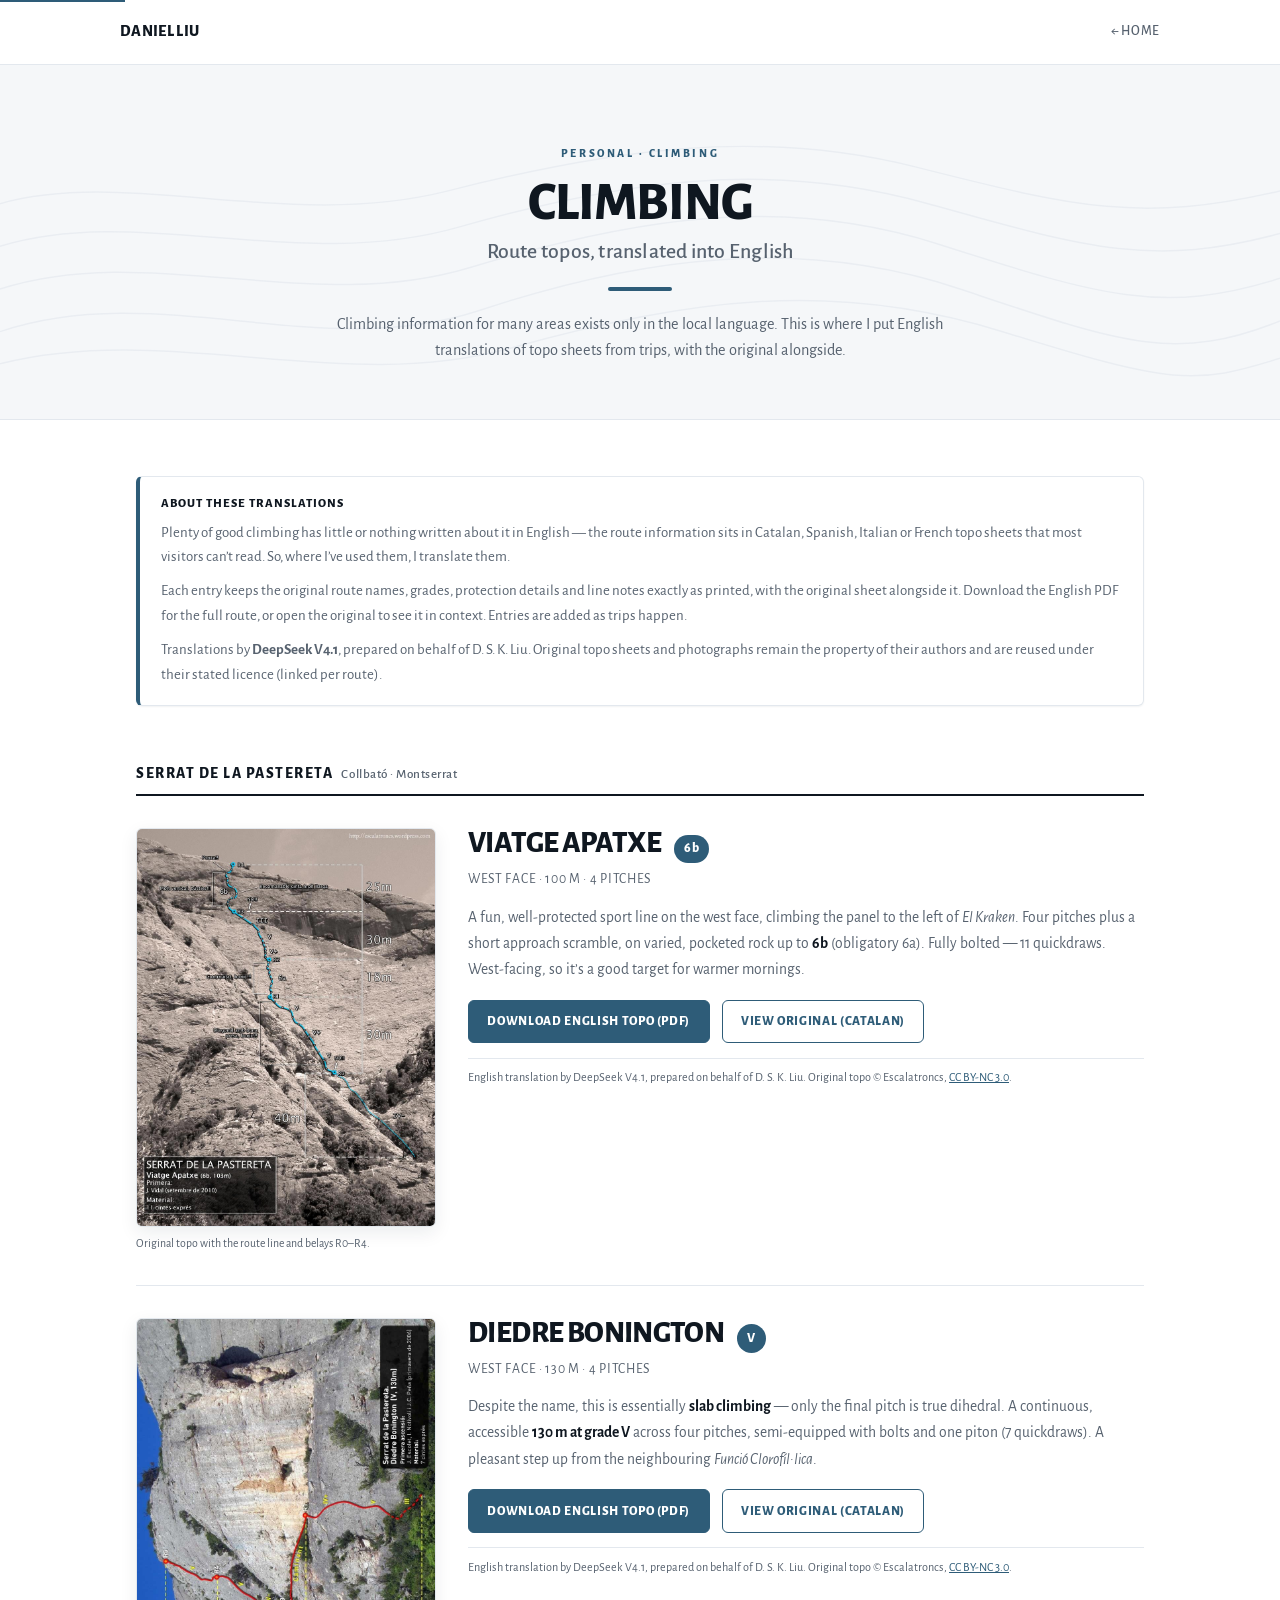
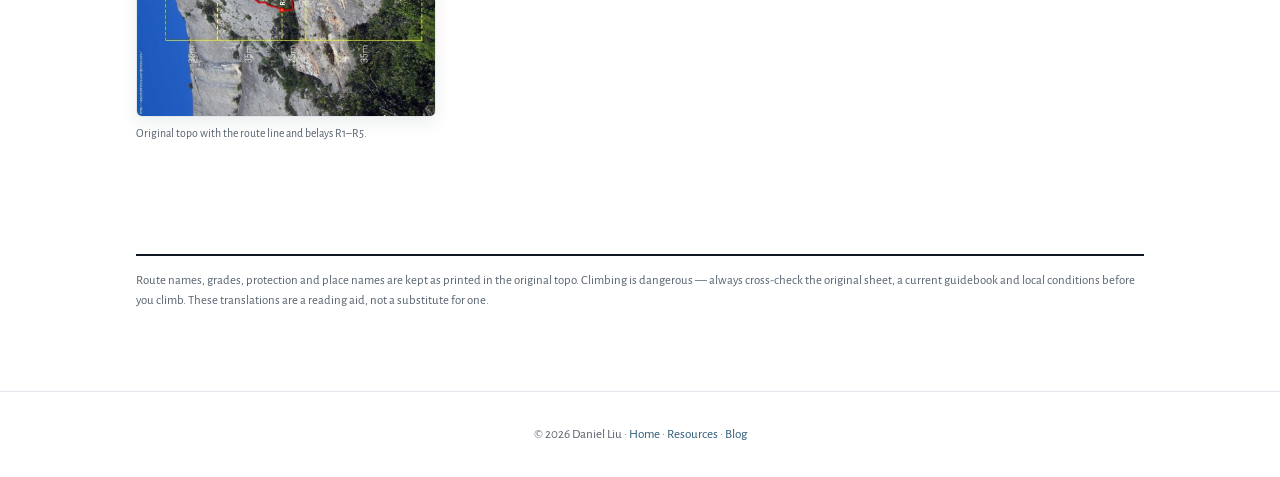
==== climbing/index.html @ e7025605 "Add Climbing section: English topo translations (Serrat de la Pastereta) + quiet Personal nav link -" ====
<!DOCTYPE html>
<html lang="en">
<head>
  <meta charset="UTF-8">
  <meta name="viewport" content="width=device-width, initial-scale=1.0, maximum-scale=1.0, user-scalable=no">
  <title>Climbing — Route Topo Translations — Daniel Liu</title>
  <meta name="description" content="English translations of climbing route topos — originally published in another language — kept alongside the original sheets for visiting climbers.">
  <link rel="canonical" href="https://danskliu.com/climbing/">
  <meta property="og:title" content="Climbing — Route Topo Translations">
  <meta property="og:description" content="English translations of climbing route topos, with the original sheets alongside.">
  <meta property="og:type" content="website">
  <meta name="twitter:card" content="summary">
  <link rel="preconnect" href="https://fonts.googleapis.com">
  <link rel="preconnect" href="https://fonts.gstatic.com" crossorigin>
  <link href="https://fonts.googleapis.com/css2?family=Alegreya+Sans:ital,wght@0,400;0,500;0,700;0,800;1,400&display=swap" rel="stylesheet" media="print" onload="this.media='all'">
  <noscript><link href="https://fonts.googleapis.com/css2?family=Alegreya+Sans:ital,wght@0,400;0,500;0,700;0,800;1,400&display=swap" rel="stylesheet"></noscript>
  <link rel="stylesheet" href="/assets/css/base.css">
  <style>
    /* ── Climbing section: clean, cool, its own layout. Page rules override base.css. ── */
    :root {
      --max-width: 1040px;
      --spacing-lg: 3.5rem;
      --spacing-xl: 5rem;
      --bg-primary: #ffffff;
      --bg-secondary: #f5f7f9;
      --bg-card: #ffffff;
      --text-primary: #0f1720;
      --text-secondary: #57626f;
      --accent: #2e5c78;
      --accent-light: #e9f1f6;
      --border: #e3e8ee;
      --radius: 6px;
      --shadow-sm: 0 1px 2px rgba(16,32,48,0.06);
      --shadow-md: 0 6px 18px rgba(16,32,48,0.08);
      --shadow-lg: 0 14px 40px rgba(16,32,48,0.12);
    }
    @media (prefers-color-scheme: dark) {
      :root {
        --bg-primary: #0e1116;
        --bg-secondary: #141a21;
        --bg-card: #161b22;
        --text-primary: #e9eef4;
        --text-secondary: #9aa6b3;
        --accent: #7fb8da;
        --accent-light: #152530;
        --border: #232b34;
        --shadow-sm: 0 1px 2px rgba(0,0,0,0.4);
        --shadow-md: 0 6px 18px rgba(0,0,0,0.5);
        --shadow-lg: 0 14px 40px rgba(0,0,0,0.6);
      }
    }

    body { font-family: 'Alegreya Sans', Optima, -apple-system, system-ui, sans-serif; }
    h1, h2, h3, h4 { font-family: 'Alegreya Sans', system-ui, sans-serif; font-weight: 800; letter-spacing: -0.02em; text-transform: uppercase; }

    .container { max-width: var(--max-width); margin: 0 auto; padding: 0 var(--spacing-sm); }

    nav.top { position: sticky; top: 0; z-index: 100; background: color-mix(in srgb, var(--bg-primary) 88%, transparent); backdrop-filter: blur(8px); border-bottom: 1px solid var(--border); padding: 0 var(--spacing-sm); }
    nav.top .nav-inner { display: flex; align-items: center; justify-content: space-between; max-width: var(--max-width); margin: 0 auto; height: 64px; }
    nav.top .logo { font-size: 1rem; font-weight: 800; letter-spacing: 0.02em; color: var(--text-primary); text-decoration: none; text-transform: uppercase; }
    nav.top .back { font-size: 0.85rem; font-weight: 500; color: var(--text-secondary); text-decoration: none; letter-spacing: 0.05em; text-transform: uppercase; transition: var(--transition); }
    nav.top .back:hover { color: var(--text-primary); }

    .hero { position: relative; overflow: hidden; background: var(--bg-secondary); border-bottom: 1px solid var(--border); }
    .hero .contour { position: absolute; inset: 0; opacity: 0.6; color: var(--border); }
    .hero .inner { position: relative; max-width: var(--max-width); margin: 0 auto; padding: var(--spacing-xl) var(--spacing-sm) var(--spacing-lg); text-align: center; }
    .hero .kicker { text-transform: uppercase; letter-spacing: 0.22em; font-size: 0.72rem; font-weight: 800; color: var(--accent); margin-bottom: 0.75rem; }
    .hero h1 { font-size: clamp(2.2rem, 6vw, 3.4rem); line-height: 1.02; margin-bottom: 0.75rem; }
    .hero h1 .thin { display: block; font-size: 0.4em; font-weight: 500; letter-spacing: 0.01em; color: var(--text-secondary); margin-top: 0.6rem; text-transform: none; }
    .hero p { max-width: 620px; margin: 0 auto; color: var(--text-secondary); font-size: 1.02rem; line-height: 1.6; }
    .hero .rule { width: 64px; height: 4px; background: var(--accent); margin: 1.5rem auto 0; border-radius: 2px; }

    .note { background: var(--bg-card); border: 1px solid var(--border); border-left: 4px solid var(--accent); border-radius: var(--radius); padding: 1.1rem 1.3rem; margin: var(--spacing-lg) 0; box-shadow: var(--shadow-sm); }
    .note h3 { font-size: 0.78rem; letter-spacing: 0.08em; color: var(--text-primary); margin-bottom: 0.4rem; }
    .note p { font-size: 0.93rem; color: var(--text-secondary); margin: 0 0 0.6rem; line-height: 1.65; }
    .note p:last-child { margin-bottom: 0; }
    .note a { color: var(--accent); }

    /* Area grouping */
    .area { margin-bottom: var(--spacing-xl); }
    .area-title { font-size: 0.95rem; letter-spacing: 0.1em; color: var(--text-primary); margin-bottom: var(--spacing-md); padding-bottom: 0.5rem; border-bottom: 2px solid var(--text-primary); display: flex; flex-wrap: wrap; align-items: baseline; gap: 0.5rem; }
    .area-title span { font-size: 0.82rem; font-weight: 500; letter-spacing: 0.04em; color: var(--text-secondary); text-transform: none; }

    /* Route card */
    .route { display: grid; grid-template-columns: 300px 1fr; gap: var(--spacing-md); align-items: start; padding: var(--spacing-md) 0; border-top: 1px solid var(--border); }
    .route:first-of-type { border-top: none; padding-top: 0; }
    @media (max-width: 760px) { .route { grid-template-columns: 1fr; } }

    .topo-fig { margin: 0; }
    .topo-fig a { display: block; }
    .topo-fig img { display: block; width: 100%; height: auto; border: 1px solid var(--border); border-radius: var(--radius); box-shadow: var(--shadow-md); background: #fff; }
    .topo-fig figcaption { font-size: 0.74rem; color: var(--text-secondary); margin-top: 0.5rem; line-height: 1.45; }

    .route-head { display: flex; align-items: baseline; gap: 0.8rem; flex-wrap: wrap; margin-bottom: 0.3rem; }
    .route-head h2 { font-size: clamp(1.35rem, 3.2vw, 1.9rem); line-height: 1.05; margin: 0; }
    .grade-badge { font-weight: 800; font-size: 0.85rem; color: #fff; background: var(--accent); padding: 0.22rem 0.65rem; border-radius: 999px; letter-spacing: 0.02em; }
    .route-loc { font-size: 0.86rem; letter-spacing: 0.05em; text-transform: uppercase; color: var(--text-secondary); margin-bottom: 0.9rem; }
    .blurb { font-size: 0.97rem; color: var(--text-secondary); line-height: 1.7; margin-bottom: var(--spacing-sm); }
    .blurb strong { color: var(--text-primary); }

    .dl-row { display: flex; gap: 0.75rem; flex-wrap: wrap; margin-top: 0.4rem; }
    .btn { display: inline-block; font-size: 0.82rem; font-weight: 800; letter-spacing: 0.05em; text-transform: uppercase; text-decoration: none; padding: 0.65rem 1.15rem; border-radius: var(--radius); border: 1px solid var(--accent); color: #fff; background: var(--accent); transition: var(--transition); }
    .btn:hover { opacity: 0.85; }
    .btn.ghost { background: transparent; color: var(--accent); }
    .btn.ghost:hover { background: var(--accent-light); opacity: 1; }

    .credit { font-size: 0.76rem; color: var(--text-secondary); margin-top: 0.9rem; line-height: 1.55; border-top: 1px solid var(--border); padding-top: 0.6rem; }
    .credit a { color: var(--accent); }

    .src-foot { font-size: 0.8rem; color: var(--text-secondary); border-top: 2px solid var(--text-primary); padding-top: 0.9rem; line-height: 1.6; }
    .src-foot a { color: var(--accent); }

    footer { border-top: 1px solid var(--border); margin-top: var(--spacing-xl); padding: var(--spacing-md) 0; text-align: center; font-size: 0.82rem; color: var(--text-secondary); }
    footer a { color: var(--accent); text-decoration: none; }
    footer a:hover { text-decoration: underline; }

    .skip-link { position: absolute; top: -40px; left: 0; background: var(--accent); color: #fff; padding: 8px 16px; z-index: 200; }
    .skip-link:focus { top: 0; }
  </style>
</head>
<body>
  <a href="#main-content" class="skip-link">Skip to content</a>
  <nav class="top">
    <div class="nav-inner">
      <a href="/" class="logo">Daniel Liu</a>
      <a href="/" class="back">← Home</a>
    </div>
  </nav>

  <header class="hero">
    <svg class="contour" viewBox="0 0 1200 320" preserveAspectRatio="none" aria-hidden="true">
      <g fill="none" stroke="currentColor" stroke-width="1.4">
        <path d="M0 250 C 150 200, 300 280, 450 230 S 750 160, 900 210 S 1100 280, 1200 240"/>
        <path d="M0 280 C 160 240, 320 310, 480 265 S 780 200, 940 250 S 1120 300, 1200 275"/>
        <path d="M0 210 C 140 165, 290 235, 440 190 S 730 120, 880 168 S 1090 235, 1200 200"/>
        <path d="M0 170 C 130 130, 280 195, 430 152 S 720 88, 870 130 S 1080 190, 1200 158"/>
        <path d="M0 130 C 120 96, 270 156, 420 118 S 710 58, 860 96 S 1070 148, 1200 118"/>
      </g>
    </svg>
    <div class="inner">
      <div class="kicker">Personal · Climbing</div>
      <h1>Climbing<span class="thin">Route topos, translated into English</span></h1>
      <div class="rule"></div>
      <p style="margin-top:1.25rem;">Climbing information for many areas exists only in the local language. This is where I put English translations of topo sheets from trips, with the original alongside.</p>
    </div>
  </header>

  <main class="container" id="main-content">

    <div class="note">
      <h3>About these translations</h3>
      <p>Plenty of good climbing has little or nothing written about it in English — the route information sits in Catalan, Spanish, Italian or French topo sheets that most visitors can’t read. So, where I’ve used them, I translate them.</p>
      <p>Each entry keeps the original route names, grades, protection details and line notes exactly as printed, with the original sheet alongside it. Download the English PDF for the full route, or open the original to see it in context. Entries are added as trips happen.</p>
      <p>Translations by <strong>DeepSeek V4.1</strong>, prepared on behalf of D. S. K. Liu. Original topo sheets and photographs remain the property of their authors and are reused under their stated licence (linked per route).</p>
    </div>

    <section class="area">
      <h2 class="area-title">Serrat de la Pastereta <span>Collbató · Montserrat</span></h2>

      <!-- ================= VIATGE APATXE ================= -->
      <article class="route" id="viatge-apatxe">
        <figure class="topo-fig">
          <a href="viatge-apatxe-EN.pdf" title="Open the English topo (PDF)">
            <img src="img/viatge-apatxe-topo.jpg" alt="Original Catalan topo of Viatge Apatxe, Serrat de la Pastereta, with the route line and belays R0–R4" loading="lazy">
          </a>
          <figcaption>Original topo with the route line and belays R0–R4.</figcaption>
        </figure>

        <div class="route-body">
          <div class="route-head">
            <h2>Viatge Apatxe</h2>
            <span class="grade-badge">6b</span>
          </div>
          <div class="route-loc">West face · 100 m · 4 pitches</div>
          <p class="blurb">A fun, well-protected sport line on the west face, climbing the panel to the left of <em>El Kraken</em>. Four pitches plus a short approach scramble, on varied, pocketed rock up to <strong>6b</strong> (obligatory 6a). Fully bolted — 11 quickdraws. West-facing, so it’s a good target for warmer mornings.</p>
          <div class="dl-row">
            <a class="btn" href="viatge-apatxe-EN.pdf">Download English topo (PDF)</a>
            <a class="btn ghost" href="https://escalatroncs.com/wp-content/uploads/2011/06/vaitge_apatxe.pdf" target="_blank" rel="noopener">View original (Catalan)</a>
          </div>
          <p class="credit">English translation by DeepSeek V4.1, prepared on behalf of D. S. K. Liu. Original topo © Escalatroncs, <a href="https://creativecommons.org/licenses/by-nc/3.0/es/" target="_blank" rel="noopener">CC BY-NC 3.0</a>.</p>
        </div>
      </article>

      <!-- ================= DIEDRE BONINGTON ================= -->
      <article class="route" id="diedre-bonington">
        <figure class="topo-fig">
          <a href="diedre-bonington-EN.pdf" title="Open the English topo (PDF)">
            <img src="img/diedre-bonington-topo.jpg" alt="Original Catalan topo of Diedre Bonington, Serrat de la Pastereta, with the route line and belays R1–R5" loading="lazy">
          </a>
          <figcaption>Original topo with the route line and belays R1–R5.</figcaption>
        </figure>

        <div class="route-body">
          <div class="route-head">
            <h2>Diedre Bonington</h2>
            <span class="grade-badge">V</span>
          </div>
          <div class="route-loc">West face · 130 m · 4 pitches</div>
          <p class="blurb">Despite the name, this is essentially <strong>slab climbing</strong> — only the final pitch is true dihedral. A continuous, accessible <strong>130 m at grade V</strong> across four pitches, semi-equipped with bolts and one piton (7 quickdraws). A pleasant step up from the neighbouring <em>Funció Clorofíl·lica</em>.</p>
          <div class="dl-row">
            <a class="btn" href="diedre-bonington-EN.pdf">Download English topo (PDF)</a>
            <a class="btn ghost" href="https://escalatroncs.com/" target="_blank" rel="noopener">View original (Catalan)</a>
          </div>
          <p class="credit">English translation by DeepSeek V4.1, prepared on behalf of D. S. K. Liu. Original topo © Escalatroncs, <a href="https://creativecommons.org/licenses/by-nc/3.0/es/" target="_blank" rel="noopener">CC BY-NC 3.0</a>.</p>
        </div>
      </article>
    </section>

    <p class="src-foot">Route names, grades, protection and place names are kept as printed in the original topo. Climbing is dangerous — always cross-check the original sheet, a current guidebook and local conditions before you climb. These translations are a reading aid, not a substitute for one.</p>
  </main>

  <footer>
    <div class="container">
      <p>&copy; 2026 Daniel Liu · <a href="/">Home</a> · <a href="/resources/">Resources</a> · <a href="/blog/">Blog</a></p>
    </div>
  </footer>
</body>
</html>
---- assets/css/base.css ----
/* ============================================================
   danskliu.com — shared design system base
   Used by: /index.html, /resources/index.html (and future pages).
   Blog posts & thank-you are intentionally self-contained.
   Load this BEFORE each page's own <style> so page rules win.
   Page-specific tokens (--max-width, --spacing-lg/xl) may be
   overridden in the page's :root after this file loads.
   ============================================================ */

:root {
  --bg-primary: #f4f4f0;
  --bg-secondary: #ecece6;
  --bg-card: #ffffff;
  --text-primary: #0a0a0a;
  --text-secondary: #4a4a4a;
  --accent: #0056b3;
  --accent-light: #e6f0ff;
  --accent-subtle: #f0f7ff;
  --border: #d1d9e6;
  --spacing-xs: 0.5rem;
  --spacing-sm: 1rem;
  --spacing-md: 2rem;
  --transition: all 0.2s cubic-bezier(0.4, 0, 0.2, 1);
  --shadow-sm: 0 1px 2px rgba(0, 86, 179, 0.08);
  --shadow-md: 0 4px 12px rgba(0, 86, 179, 0.12);
  --shadow-lg: 0 8px 24px rgba(0, 86, 179, 0.16);
  --radius: 8px;
}

/* ── Dark mode tokens ── */
@media (prefers-color-scheme: dark) {
  :root {
    --bg-primary: #0f1117;
    --bg-secondary: #161822;
    --bg-card: #1a1d2b;
    --text-primary: #e8e8ed;
    --text-secondary: #a0a5b8;
    --accent: #4da8ff;
    --accent-light: #1a2540;
    --accent-subtle: #131a2b;
    --border: #2a2d3a;
    --shadow-sm: 0 1px 2px rgba(0,0,0,0.3);
    --shadow-md: 0 4px 12px rgba(0,0,0,0.4);
    --shadow-lg: 0 8px 24px rgba(0,0,0,0.5);
  }
}

*, *::before, *::after { box-sizing: border-box; margin: 0; padding: 0; }

html {
  scroll-behavior: smooth;
  touch-action: manipulation;
  -webkit-text-size-adjust: 100%;
  text-size-adjust: 100%;
}

body {
  background-color: var(--bg-primary);
  color: var(--text-primary);
  font-family: Optima, 'Alegreya Sans', -apple-system, BlinkMacSystemFont, 'Segoe UI', system-ui, sans-serif;
  font-size: 16px;
  line-height: 1.6;
  -webkit-font-smoothing: antialiased;
  overflow-x: hidden;
  touch-action: pan-x pan-y;
}

:focus-visible {
  outline: 2px solid var(--accent);
  outline-offset: 2px;
}

/* Skip link for accessibility */
.skip-link {
  position: absolute;
  top: -40px;
  left: 0;
  background: var(--accent);
  color: var(--bg-primary);
  padding: 8px 16px;
  z-index: 10000;
  transition: top 0.3s;
}
.skip-link:focus { top: 0; }

/* Primary button */
.cta-button {
  display: inline-block;
  padding: 0.875rem 2rem;
  background: var(--accent);
  color: var(--bg-primary);
  border: 1px solid var(--accent);
  font-weight: 600;
  transition: var(--transition);
  font-size: 0.85rem;
  letter-spacing: 0.05em;
  text-transform: uppercase;
  text-decoration: none;
  margin-top: var(--spacing-sm);
  border-radius: var(--radius);
  box-shadow: var(--shadow-sm);
}
.cta-button:hover {
  background: transparent;
  color: var(--accent);
  box-shadow: var(--shadow-md);
  transform: translateY(-1px);
}
.cta-button:active {
  transform: translateY(0);
}
@media (prefers-color-scheme: dark) {
  .cta-button { color: #fff; }
  .cta-button:hover { color: var(--accent); }
}

/* Scroll-triggered reveal animation */
.fade-in {
  opacity: 0;
  transform: translateY(20px);
  transition: opacity 0.6s cubic-bezier(0.4, 0, 0.2, 1), transform 0.6s cubic-bezier(0.4, 0, 0.2, 1);
}
.fade-in.visible {
  opacity: 1;
  transform: translateY(0);
}
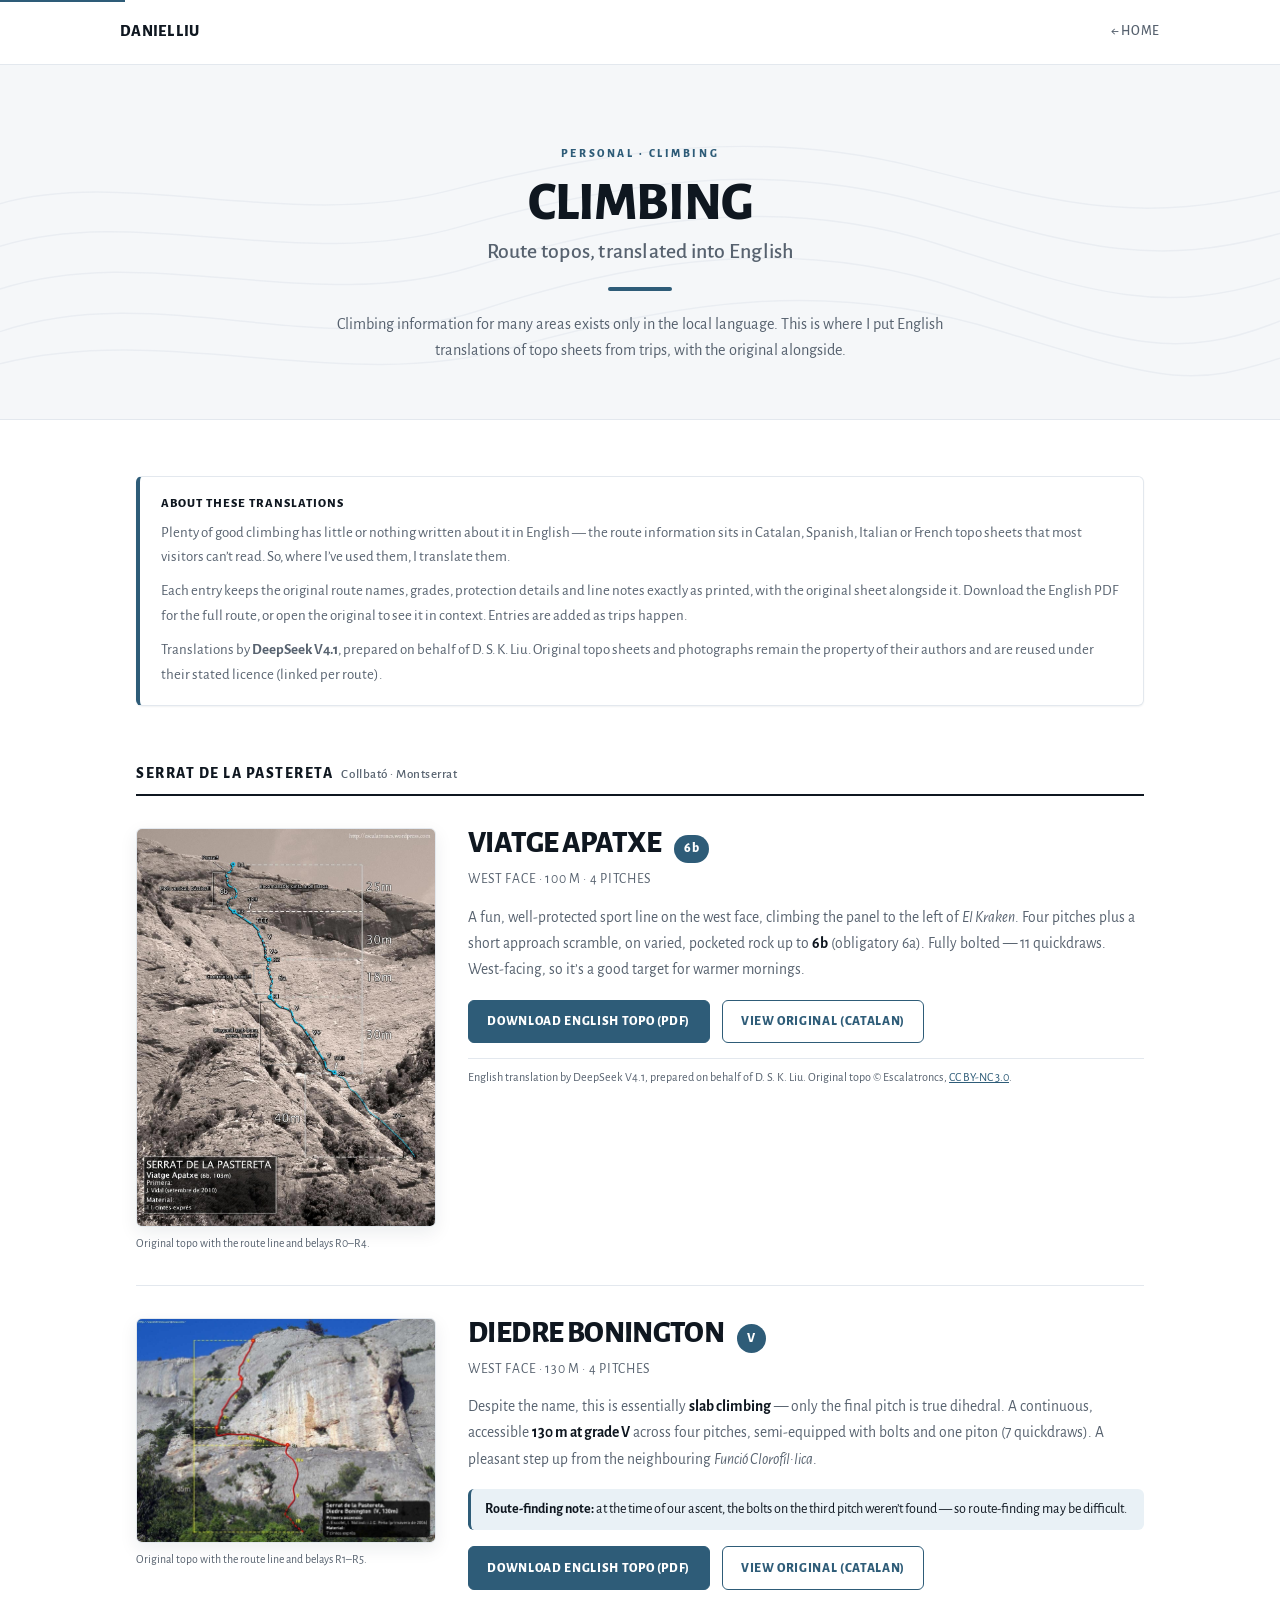
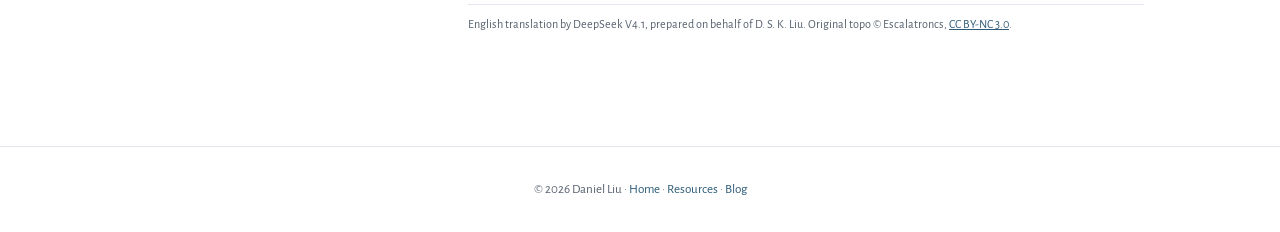
==== commit a88245dc: "Climbing: rotate Diedre Bonington topo to landscape; add route-finding note; drop danger footer" ====
--- a/climbing/index.html
+++ b/climbing/index.html
@@ -97,6 +97,7 @@
     .route-loc { font-size: 0.86rem; letter-spacing: 0.05em; text-transform: uppercase; color: var(--text-secondary); margin-bottom: 0.9rem; }
     .blurb { font-size: 0.97rem; color: var(--text-secondary); line-height: 1.7; margin-bottom: var(--spacing-sm); }
     .blurb strong { color: var(--text-primary); }
+    .route-note { font-size: 0.88rem; color: var(--text-primary); background: var(--accent-light); border-left: 3px solid var(--accent); border-radius: var(--radius); padding: 0.6rem 0.85rem; margin: 0 0 var(--spacing-sm); line-height: 1.55; }
 
     .dl-row { display: flex; gap: 0.75rem; flex-wrap: wrap; margin-top: 0.4rem; }
     .btn { display: inline-block; font-size: 0.82rem; font-weight: 800; letter-spacing: 0.05em; text-transform: uppercase; text-decoration: none; padding: 0.65rem 1.15rem; border-radius: var(--radius); border: 1px solid var(--accent); color: #fff; background: var(--accent); transition: var(--transition); }
@@ -197,6 +198,7 @@
           </div>
           <div class="route-loc">West face · 130 m · 4 pitches</div>
           <p class="blurb">Despite the name, this is essentially <strong>slab climbing</strong> — only the final pitch is true dihedral. A continuous, accessible <strong>130 m at grade V</strong> across four pitches, semi-equipped with bolts and one piton (7 quickdraws). A pleasant step up from the neighbouring <em>Funció Clorofíl·lica</em>.</p>
+          <p class="route-note"><strong>Route-finding note:</strong> at the time of our ascent, the bolts on the third pitch weren’t found — so route-finding may be difficult.</p>
           <div class="dl-row">
             <a class="btn" href="diedre-bonington-EN.pdf">Download English topo (PDF)</a>
             <a class="btn ghost" href="https://escalatroncs.com/" target="_blank" rel="noopener">View original (Catalan)</a>
@@ -206,7 +208,6 @@
       </article>
     </section>
 
-    <p class="src-foot">Route names, grades, protection and place names are kept as printed in the original topo. Climbing is dangerous — always cross-check the original sheet, a current guidebook and local conditions before you climb. These translations are a reading aid, not a substitute for one.</p>
   </main>
 
   <footer>
